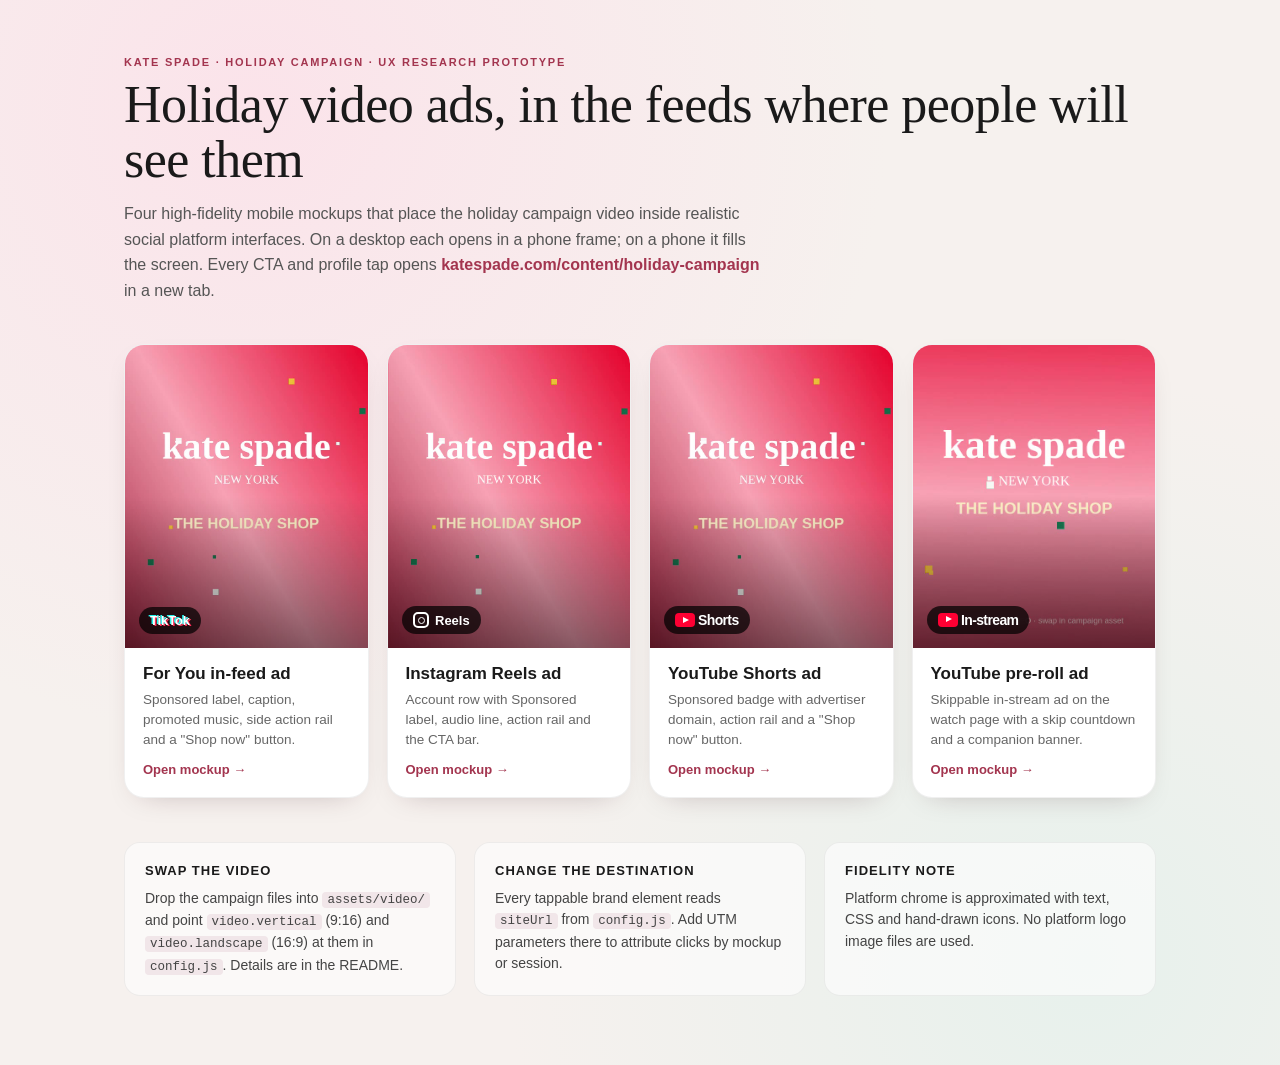
==== index.html @ fe790f8d "Keep the screen inside the rounded phone frame. The square corners were the screen drawing past the " ====
<!doctype html>
<html lang="en">
<head>
  <meta charset="utf-8">
  <meta name="viewport" content="width=device-width, initial-scale=1, viewport-fit=cover">
  <link rel="icon" href="data:,">
  <title>Kate Spade holiday social ad prototype</title>
  <link rel="stylesheet" href="assets/css/base.css?v=6">
  <link rel="stylesheet" href="assets/css/youtube.css?v=5">
  <style>
    body { overflow: auto; background-color: #f6f1ee; }
    .wrap { max-width: 1080px; margin: 0 auto; padding: 56px 24px 72px; }
    .eyebrow { font-size: 11px; letter-spacing: .16em; text-transform: uppercase; color: #a3354f; font-weight: 700; }
    h1 { font-family: "Tinos", "Times New Roman", Georgia, serif; font-weight: 400; font-size: clamp(34px, 5vw, 52px); line-height: 1.05; margin: 10px 0 14px; letter-spacing: -.01em; }
    .lede { max-width: 640px; font-size: 16px; line-height: 1.6; color: #555; margin: 0; }
    .grid { display: grid; grid-template-columns: repeat(auto-fill, minmax(230px, 1fr)); gap: 18px; margin-top: 40px; }
    .card {
      display: flex; flex-direction: column; background: #fff; border-radius: 20px; overflow: hidden;
      border: 1px solid rgba(0,0,0,.06); box-shadow: 0 10px 30px -18px rgba(60,20,30,.35);
      transition: transform .2s, box-shadow .2s;
    }
    .card:hover { transform: translateY(-3px); box-shadow: 0 18px 40px -18px rgba(60,20,30,.45); }
    .thumb {
      position: relative; aspect-ratio: 4 / 5; overflow: hidden; display: flex; align-items: flex-end; padding: 14px;
      background: url("assets/video/placeholder-vertical.jpg") center 40% / cover;
    }
    .thumb.landscape { background-image: url("assets/video/placeholder-landscape.jpg"); background-size: cover; }
    .thumb::after { content: ""; position: absolute; inset: 0; background: linear-gradient(transparent 50%, rgba(0,0,0,.45)); }
    .platform {
      position: relative; z-index: 1; display: inline-flex; align-items: center; gap: 6px;
      background: rgba(0,0,0,.72); color: #fff; padding: 6px 11px; border-radius: 999px; font-size: 13px; font-weight: 700;
      backdrop-filter: blur(6px); -webkit-backdrop-filter: blur(6px);
    }
    .platform .tt { text-shadow: -1.5px -1px 0 #25f4ee, 1.5px 1px 0 #fe2c55; letter-spacing: -.01em; }
    .platform .ig-dot { width: 16px; height: 16px; border-radius: 5px; border: 2px solid #fff; position: relative; }
    .platform .ig-dot::after { content: ""; position: absolute; inset: 2.5px; border: 1.8px solid #fff; border-radius: 50%; }
    .platform .yt-mark { font-size: 14px; }
    .platform .yt-mark i { width: 20px; height: 14px; border-radius: 4px; }
    .platform .yt-mark i::after { left: 7.5px; top: 3.5px; border-left-width: 6px; border-top-width: 3.5px; border-bottom-width: 3.5px; }
    .body { padding: 16px 18px 20px; }
    .body h2 { margin: 0 0 6px; font-size: 17px; font-weight: 700; }
    .body p { margin: 0; font-size: 13.5px; line-height: 1.5; color: #666; }
    .body .go { margin-top: 12px; font-size: 13px; font-weight: 700; color: #a3354f; }
    .notes { margin-top: 44px; display: grid; grid-template-columns: repeat(auto-fit, minmax(260px, 1fr)); gap: 18px; }
    .note { background: rgba(255,255,255,.6); border: 1px solid rgba(0,0,0,.06); border-radius: 16px; padding: 18px 20px; font-size: 14px; line-height: 1.55; color: #444; }
    .note h3 { margin: 0 0 6px; font-size: 13px; letter-spacing: .08em; text-transform: uppercase; color: #1a1a1a; }
    code { font-family: "JetBrains Mono", "Cascadia Mono", ui-monospace, monospace; font-size: 12.5px; background: #f1e6e9; padding: 1px 5px; border-radius: 4px; }
    .live { font-weight: 600; color: #a3354f; }
  </style>
</head>
<body>
  <main class="wrap">
    <div class="eyebrow">Kate Spade · Holiday campaign · UX research prototype</div>
    <h1>Holiday video ads, in the feeds where people will see them</h1>
    <p class="lede">Four high-fidelity mobile mockups that place the holiday campaign video inside realistic social platform interfaces. On a desktop each opens in a phone frame; on a phone it fills the screen. Every CTA and profile tap opens <a class="live" data-ks-link><span id="site">katespade.com</span></a> in a new tab.</p>

    <section class="grid">
      <a class="card" href="tiktok.html">
        <div class="thumb"><span class="platform"><span class="tt">TikTok</span></span></div>
        <div class="body">
          <h2>For You in-feed ad</h2>
          <p>Sponsored label, caption, promoted music, side action rail and a "Shop now" button.</p>
          <div class="go">Open mockup &rarr;</div>
        </div>
      </a>
      <a class="card" href="instagram.html">
        <div class="thumb"><span class="platform"><span class="ig-dot"></span>Reels</span></div>
        <div class="body">
          <h2>Instagram Reels ad</h2>
          <p>Account row with Sponsored label, audio line, action rail and the CTA bar.</p>
          <div class="go">Open mockup &rarr;</div>
        </div>
      </a>
      <a class="card" href="youtube-shorts.html">
        <div class="thumb"><span class="platform"><span class="yt-mark"><i></i>Shorts</span></span></div>
        <div class="body">
          <h2>YouTube Shorts ad</h2>
          <p>Sponsored badge with advertiser domain, action rail and a "Shop now" button.</p>
          <div class="go">Open mockup &rarr;</div>
        </div>
      </a>
      <a class="card" href="youtube-instream.html">
        <div class="thumb landscape"><span class="platform"><span class="yt-mark"><i></i>In-stream</span></span></div>
        <div class="body">
          <h2>YouTube pre-roll ad</h2>
          <p>Skippable in-stream ad on the watch page with a skip countdown and a companion banner.</p>
          <div class="go">Open mockup &rarr;</div>
        </div>
      </a>
    </section>

    <section class="notes">
      <div class="note">
        <h3>Swap the video</h3>
        Drop the campaign files into <code>assets/video/</code> and point <code>video.vertical</code> (9:16) and <code>video.landscape</code> (16:9) at them in <code>config.js</code>. Details are in the README.
      </div>
      <div class="note">
        <h3>Change the destination</h3>
        Every tappable brand element reads <code>siteUrl</code> from <code>config.js</code>. Add UTM parameters there to attribute clicks by mockup or session.
      </div>
      <div class="note">
        <h3>Fidelity note</h3>
        Platform chrome is approximated with text, CSS and hand-drawn icons. No platform logo image files are used.
      </div>
    </section>
  </main>

  <script src="config.js?v=5"></script>
  <script src="assets/js/app.js?v=5"></script>
  <script>
    document.getElementById("site").textContent = (window.KS_CONFIG.siteUrl || "").replace(/^https?:\/\/(www\.)?/, "").replace(/\/$/, "");
  </script>
</body>
</html>
---- assets/css/base.css ----
*,
*::before,
*::after { box-sizing: border-box; }

html, body { margin: 0; min-height: 100%; }

body {
  font-family: -apple-system, BlinkMacSystemFont, "SF Pro Text", "Segoe UI", Roboto, Arimo, "Helvetica Neue", Arial, sans-serif;
  -webkit-font-smoothing: antialiased;
  -webkit-tap-highlight-color: transparent;
  background: radial-gradient(circle at 20% 10%, #fbe3ea 0, transparent 45%),
              radial-gradient(circle at 85% 90%, #e7f1ec 0, transparent 40%),
              #f6f1ee;
  color: #1a1a1a;
}

a { color: inherit; text-decoration: none; }
button { font: inherit; color: inherit; background: none; border: 0; padding: 0; cursor: pointer; }

.icon { width: 24px; height: 24px; display: block; fill: currentColor; flex: none; }

/* ---------- Desktop stage ---------- */

.stage {
  min-height: 100%;
  display: flex;
  align-items: center;
  justify-content: center;
  gap: 56px;
  padding: 24px;
}

/* ---------- Phone frame ---------- */

.device {
  --safe-top: 47px;
  --safe-bottom: 34px;
  position: relative;
  flex: none;
  width: 446px;
  height: 900px;
  padding: 28px;
  border-radius: 80px;
  background: #0d0d0d;
  box-shadow:
    inset 0 0 0 2px #2b2b2b,
    inset 0 0 0 5px #0d0d0d,
    0 40px 80px -20px rgba(60, 20, 30, .35),
    0 12px 30px rgba(0,0,0,.18);
}

.screen {
  position: relative;
  width: 390px;
  height: 844px;
  border-radius: 52px;
  background: transparent;
  /* No overflow or clip-path here. Firefox leaves video and SVG icons blank
     when an ancestor clips them. */
}

.island {
  position: absolute; top: 11px; left: 50%; transform: translateX(-50%);
  width: 122px; height: 35px; border-radius: 20px; background: #000; z-index: 100;
  pointer-events: none;
}

.statusbar {
  position: absolute; inset: 0 0 auto 0; height: var(--safe-top); z-index: 99;
  display: flex; align-items: center; justify-content: space-between;
  padding: 4px 30px 0 44px; color: #fff; pointer-events: none;
  font-size: 16px; font-weight: 600; letter-spacing: -.01em;
}
.statusbar.is-dark { color: #000; }
.statusbar .sb-right { display: flex; gap: 6px; align-items: center; }
.statusbar .sb-right .icon { width: 18px; height: 18px; }
.statusbar .battery {
  width: 26px; height: 13px; border-radius: 4px; border: 1.5px solid currentColor; opacity: .95;
  position: relative; padding: 1.5px;
}
.statusbar .battery::before { content: ""; display: block; height: 100%; width: 78%; background: currentColor; border-radius: 1.5px; }
.statusbar .battery::after {
  content: ""; position: absolute; right: -4px; top: 3px; width: 2px; height: 4px; border-radius: 0 2px 2px 0; background: currentColor; opacity: .5;
}

.home-indicator {
  position: absolute; bottom: 8px; left: 50%; transform: translateX(-50%);
  width: 134px; height: 5px; border-radius: 3px; background: #fff; z-index: 99; pointer-events: none;
}
.home-indicator.is-dark { background: #000; }

/* ---------- Real phone: go full-screen ---------- */

@media (max-width: 520px) {
  .stage { padding: 0; display: block; min-height: 0; }
  .device {
    --safe-top: env(safe-area-inset-top, 0px);
    --safe-bottom: env(safe-area-inset-bottom, 0px);
    width: 100vw; height: 100vh; height: 100dvh;
    padding: 0; border-radius: 0; box-shadow: none;
  }
  .screen { width: 100%; height: 100%; }
  .screen, .media, .media video { border-radius: 0; }
  .island, .statusbar, .home-indicator { display: none; }
  body { background: #000; overflow: hidden; }
}

/* ---------- Video + fallback placeholder ---------- */

.media {
  position: absolute;
  top: 0; right: 0; bottom: 0; left: 0;
  border-radius: 52px;
  background: linear-gradient(160deg, #e4002b, #f7a1b5 45%, #8e0a26);
}
.media video {
  position: absolute;
  top: 0; left: 0;
  width: 100%; height: 100%;
  object-fit: cover;
  display: block;
  border-radius: 52px;
  background: transparent;
}
.tt-nav, .ig-nav, .yt-nav { border-radius: 0 0 52px 52px; }
.ks-fallback {
  display: none; position: absolute; inset: 0;
  background: linear-gradient(160deg, #e4002b, #f7a1b5 45%, #8e0a26);
  background-size: 200% 200%;
  animation: ks-shift 6s ease-in-out infinite alternate;
  color: #fff; text-align: center;
  flex-direction: column; align-items: center; justify-content: center; gap: 6px;
}
.ks-fallback .wordmark { font-family: "Tinos", "Times New Roman", Georgia, serif; font-weight: 700; font-size: 44px; letter-spacing: -.01em; }
.ks-fallback .sub { font-family: "Tinos", Georgia, serif; font-size: 15px; letter-spacing: .12em; }
.ks-fallback .tag { margin-top: 18px; font-weight: 700; color: #fff3c4; letter-spacing: .06em; }
.ks-fallback .note { position: absolute; bottom: 12%; font-size: 11px; opacity: .75; }
.media.is-fallback video { display: none; }
.media.is-fallback .ks-fallback { display: flex; }
@keyframes ks-shift { from { background-position: 0% 0%; } to { background-position: 100% 100%; } }

.pause-indicator {
  position: absolute; left: 50%; top: 50%; transform: translate(-50%, -50%) scale(.8);
  width: 72px; height: 72px; opacity: 0; transition: opacity .15s, transform .15s; pointer-events: none;
  color: rgba(255,255,255,.85); z-index: 5;
}
.pause-indicator .icon { width: 100%; height: 100%; filter: drop-shadow(0 2px 8px rgba(0,0,0,.35)); }
.is-paused .pause-indicator { opacity: 1; transform: translate(-50%, -50%) scale(1); }

/* ---------- Shared brand avatar (text-only, no logo image) ---------- */

.ks-avatar {
  display: grid; place-items: center; border-radius: 50%; flex: none;
  background: #fff; color: #111;
  font-family: "Tinos", "Times New Roman", Georgia, serif; font-weight: 700; letter-spacing: -.04em;
}
.ks-avatar span { transform: translateY(-1px); }

.verified { width: 14px; height: 14px; color: #20d5ec; display: inline-block; vertical-align: -2px; }

.text-shadow { text-shadow: 0 1px 2px rgba(0,0,0,.35); }
---- assets/css/youtube.css ----
.yt { font-family: Roboto, Arimo, -apple-system, BlinkMacSystemFont, "Segoe UI", Arial, sans-serif; }

/* Wordmark approximation: CSS play badge + text, not the real logo file */
.yt-mark { display: inline-flex; align-items: center; gap: 3px; font-weight: 700; font-size: 19px; letter-spacing: -.045em; }
.yt-mark i {
  position: relative; width: 28px; height: 20px; border-radius: 6px; background: #ff0033; display: inline-block;
}
.yt-mark i::after {
  content: ""; position: absolute; left: 11px; top: 6px; border-left: 8px solid #fff; border-top: 4.5px solid transparent; border-bottom: 4.5px solid transparent;
}

/* ---------- Shorts ---------- */

.yts { color: #fff; }
.yts .media { bottom: calc(48px + var(--safe-bottom)); }
.yts .media::after {
  content: ""; position: absolute; inset: 0; pointer-events: none;
  background: linear-gradient(to bottom, rgba(0,0,0,.3), transparent 14%, transparent 55%, rgba(0,0,0,.65));
}
.yts .tap { position: absolute; inset: 0 0 calc(48px + var(--safe-bottom)) 0; z-index: 4; }

.yts-top {
  position: absolute; z-index: 10; top: calc(var(--safe-top) + 2px); left: 0; right: 0; height: 48px;
  display: flex; align-items: center; justify-content: space-between; padding: 0 8px 0 14px;
}
.yts-top .right { display: flex; gap: 22px; padding-right: 8px; }
.yts-top .icon { width: 25px; height: 25px; }

.yts-rail {
  position: absolute; z-index: 10; right: 6px; bottom: calc(48px + var(--safe-bottom) + 68px);
  display: flex; flex-direction: column; align-items: center; gap: 16px; width: 62px;
}
.yts-act { display: flex; flex-direction: column; align-items: center; gap: 4px; font-size: 12.5px; font-weight: 500; }
.yts-act b {
  width: 48px; height: 48px; border-radius: 50%; background: rgba(255,255,255,.12); display: grid; place-items: center;
  backdrop-filter: blur(4px); -webkit-backdrop-filter: blur(4px);
}
.yts-act .icon { width: 26px; height: 26px; }
.yts-act.is-on b { background: #fff; color: #0f0f0f; }
.yts-audio {
  width: 40px; height: 40px; border-radius: 8px; border: 2px solid #fff; display: grid; place-items: center;
  background: linear-gradient(135deg, #e4002b, #f7a1b5); font-family: "Tinos", Georgia, serif; font-weight: 700; font-size: 14px;
}

.yts-info {
  position: absolute; z-index: 10; left: 12px; right: 76px; bottom: calc(48px + var(--safe-bottom) + 16px);
  display: flex; flex-direction: column; gap: 10px;
}
.yts-title { margin: 0; font-size: 15px; font-weight: 500; line-height: 1.35; }
.yts-channel { display: flex; align-items: center; gap: 8px; font-size: 14px; font-weight: 500; }
.yts-channel .ks-avatar { width: 32px; height: 32px; font-size: 12px; }
.yts-sponsor { display: flex; align-items: center; gap: 6px; font-size: 12.5px; }
.yts-sponsor .badge { font-weight: 700; background: #f1c40f; color: #0f0f0f; border-radius: 3px; padding: 1px 5px; font-size: 11.5px; }
.yts-sponsor .dom { opacity: .9; }
.yts-sponsor .icon { width: 15px; height: 15px; opacity: .85; }
.yts-cta {
  height: 40px; border-radius: 20px; margin-right: -64px;
  display: flex; align-items: center; justify-content: center; gap: 6px;
  font-size: 14.5px; font-weight: 500; background: rgba(255,255,255,.22);
  backdrop-filter: blur(8px); -webkit-backdrop-filter: blur(8px);
  transition: background .5s, color .5s;
}
.yts-cta .icon { width: 17px; height: 17px; }
.yts-cta.is-active { background: #3ea6ff; color: #0f0f0f; }

.yts-progress { position: absolute; z-index: 10; left: 0; right: 0; bottom: calc(48px + var(--safe-bottom)); height: 2px; background: rgba(255,255,255,.25); }
.yts-progress i { display: block; height: 100%; width: 0; background: #ff0033; }

.yt-nav {
  position: absolute; z-index: 10; left: 0; right: 0; bottom: 0; height: calc(48px + var(--safe-bottom)); padding-bottom: var(--safe-bottom);
  display: flex; align-items: center; justify-content: space-around; font-size: 10px;
  background: #0f0f0f; color: #fff;
}
.yt-nav.is-light { background: #fff; color: #0f0f0f; border-top: 1px solid #e5e5e5; }
.yt-nav span { display: flex; flex-direction: column; align-items: center; gap: 2px; width: 64px; }
.yt-nav .icon { width: 24px; height: 24px; }
.yt-nav .create { width: 38px; height: 38px; border-radius: 50%; border: 1.5px solid currentColor; display: grid; place-items: center; opacity: .9; }
.yt-nav .create .icon { width: 22px; height: 22px; }
.yt-nav .me { width: 24px; height: 24px; border-radius: 50%; background: linear-gradient(135deg, #d9c2b6, #8c6f62); }

/* ---------- In-stream (watch page) ---------- */

.yti { background: #fff; color: #0f0f0f; }
.yti .scroll { position: absolute; inset: var(--safe-top) 0 calc(48px + var(--safe-bottom)) 0; overflow-y: auto; scrollbar-width: none; }
.yti .scroll::-webkit-scrollbar { display: none; }

.yti-player { position: relative; width: 100%; aspect-ratio: 16 / 9; background: #000; color: #fff; overflow: hidden; }
.yti-player .media { position: absolute; inset: 0; }
.yti-player .tap { position: absolute; inset: 0; z-index: 4; }
.yti-player .ad-ui, .yti-player .content-ui { position: absolute; inset: 0; z-index: 6; pointer-events: none; }
.yti-player .ad-ui > *, .yti-player .content-ui > * { pointer-events: auto; }

.ad-top { position: absolute; top: 8px; right: 8px; display: flex; gap: 14px; }
.ad-top .icon { width: 22px; height: 22px; filter: drop-shadow(0 1px 2px rgba(0,0,0,.4)); }

.ad-visit {
  position: absolute; left: 10px; top: 8px; display: flex; align-items: center; gap: 6px;
  font-size: 12px; font-weight: 500; background: rgba(0,0,0,.55); padding: 5px 9px 5px 5px; border-radius: 16px;
}
.ad-visit .ks-avatar { width: 22px; height: 22px; font-size: 9px; }
.ad-visit .icon { width: 13px; height: 13px; }

.ad-meta {
  position: absolute; left: 10px; bottom: 12px; display: flex; align-items: center; gap: 6px; font-size: 12px; text-shadow: 0 1px 2px rgba(0,0,0,.6);
}
.ad-meta .badge { font-weight: 700; background: #f1c40f; color: #0f0f0f; border-radius: 3px; padding: 1px 5px; font-size: 11px; text-shadow: none; }

.skip {
  position: absolute; right: 0; bottom: 18px; height: 40px; min-width: 104px; padding: 0 12px 0 16px;
  display: flex; align-items: center; justify-content: center; gap: 6px;
  background: rgba(0,0,0,.65); border: 1px solid rgba(255,255,255,.35); border-right: 0;
  font-size: 14px; font-weight: 500; color: #fff; cursor: default;
}
.skip .thumb {
  width: 34px; height: 24px; border-radius: 2px; margin-left: 4px;
  background: url("../video/placeholder-landscape.jpg") center / cover, #333;
}
.skip .icon { width: 20px; height: 20px; display: none; }
.skip.is-ready { cursor: pointer; padding: 0 12px 0 18px; }
.skip.is-ready .thumb { display: none; }
.skip.is-ready .icon { display: block; }
.skip.is-ready:hover { background: rgba(0,0,0,.8); }

.ad-progress { position: absolute; left: 0; right: 0; bottom: 0; height: 3px; background: rgba(255,255,255,.3); z-index: 7; }
.ad-progress i { display: block; height: 100%; width: 0; background: #f1c40f; }

.content-ui { display: none; }
.content-ui .cbar { position: absolute; left: 0; right: 0; bottom: 0; height: 3px; background: rgba(255,255,255,.3); }
.content-ui .cbar i { display: block; height: 100%; width: 2%; background: #ff0033; transition: width 1s linear; }
.content-ui .time { position: absolute; left: 10px; bottom: 10px; font-size: 12px; }
.content-ui .full { position: absolute; right: 10px; bottom: 8px; }
.content-ui .full .icon { width: 22px; height: 22px; }

.content-video {
  display: none; position: absolute; inset: 0;
  background: linear-gradient(120deg, #2a2a2a, #444 40%, #2b3440); color: rgba(255,255,255,.8);
  flex-direction: column; align-items: center; justify-content: center; gap: 4px; font-size: 13px;
}
.content-video b { font-size: 16px; color: #fff; }
.yti-player.is-content .media, .yti-player.is-content .ad-ui { display: none; }
.yti-player.is-content .content-video, .yti-player.is-content .content-ui { display: flex; }
.yti-player.is-content .content-ui { display: block; }

.companion {
  display: flex; align-items: center; gap: 10px; padding: 10px 12px; border-bottom: 1px solid #eee;
  background: #fff;
}
.companion .ks-avatar { width: 40px; height: 40px; font-size: 15px; background: #0f0f0f; color: #fff; }
.companion .txt { flex: 1; min-width: 0; line-height: 1.3; }
.companion .txt b { display: block; font-size: 14px; font-weight: 500; }
.companion .txt small { display: flex; align-items: center; gap: 5px; font-size: 12px; color: #606060; }
.companion .txt small .badge { font-weight: 700; color: #0f0f0f; }
.companion .btn {
  flex: none; height: 36px; padding: 0 16px; border-radius: 18px; background: #065fd4; color: #fff;
  font-size: 14px; font-weight: 500; display: inline-flex; align-items: center;
}
.companion.is-gone { display: none; }

.watch { padding: 12px 12px 0; }
.watch h3 { margin: 0 0 6px; font-size: 18px; font-weight: 600; line-height: 1.3; letter-spacing: -.01em; }
.watch .stats { font-size: 12px; color: #606060; }
.watch .stats b { color: #0f0f0f; font-weight: 500; }
.chan { display: flex; align-items: center; gap: 10px; padding: 12px 12px; }
.chan .av { width: 36px; height: 36px; border-radius: 50%; background: linear-gradient(135deg, #c9a07a, #6c4b3a); flex: none; }
.chan b { font-size: 15px; font-weight: 500; }
.chan small { font-size: 12px; color: #606060; margin-left: 6px; }
.chan .sub { margin-left: auto; height: 36px; padding: 0 16px; border-radius: 18px; background: #0f0f0f; color: #fff; font-size: 14px; font-weight: 500; }
.pills { display: flex; gap: 8px; padding: 0 12px 12px; overflow: hidden; }
.pills span { flex: none; display: inline-flex; align-items: center; gap: 6px; height: 34px; padding: 0 14px; background: #f2f2f2; border-radius: 17px; font-size: 13.5px; font-weight: 500; }
.pills .icon { width: 20px; height: 20px; }
.pills .split { padding: 0; }
.pills .split > span { background: none; padding: 0 12px; }
.pills .split > span + span { border-left: 1px solid #d5d5d5; }
.comments-peek { margin: 0 12px 14px; padding: 10px 12px; background: #f2f2f2; border-radius: 12px; font-size: 13px; }
.comments-peek b { font-weight: 600; }
.comments-peek p { margin: 6px 0 0; display: flex; gap: 8px; align-items: center; }
.comments-peek p i { width: 24px; height: 24px; border-radius: 50%; background: #b9c6d2; flex: none; }

.next { display: flex; flex-direction: column; gap: 14px; padding-bottom: 16px; }
.next .card .thumb { width: 100%; aspect-ratio: 16/9; position: relative; }
.next .card .thumb em {
  position: absolute; right: 8px; bottom: 8px; background: rgba(0,0,0,.8); color: #fff; font-style: normal; font-size: 12px; font-weight: 500; padding: 1px 4px; border-radius: 4px;
}
.next .card .row { display: flex; gap: 12px; padding: 10px 12px 0; }
.next .card .row .av { width: 36px; height: 36px; border-radius: 50%; flex: none; }
.next .card .row b { display: block; font-size: 14.5px; font-weight: 500; line-height: 1.3; }
.next .card .row small { font-size: 12px; color: #606060; }
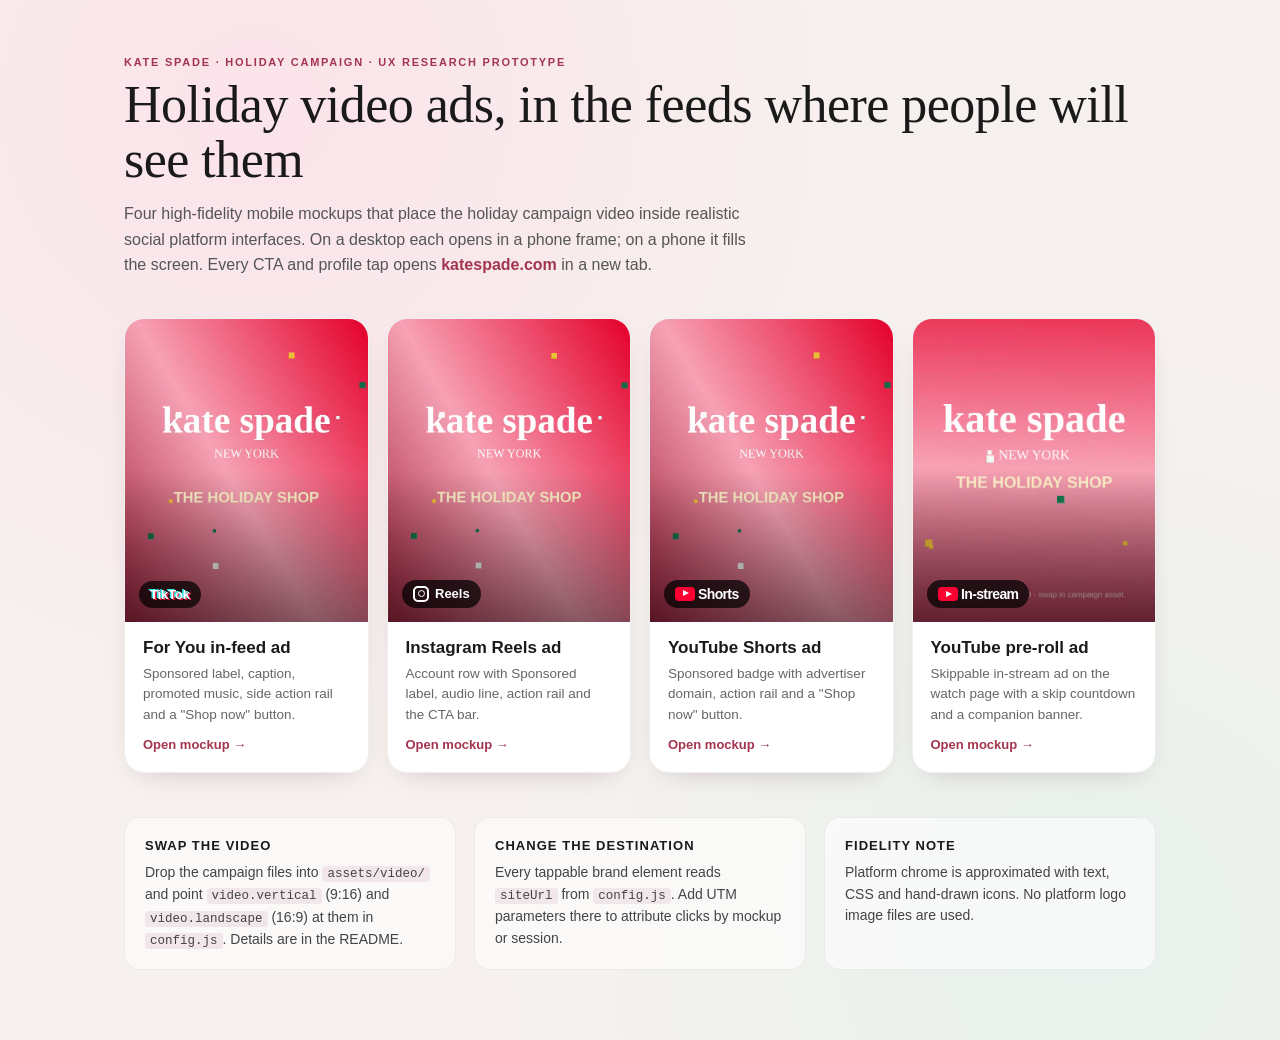
==== commit 6c1dd33d: "Hide the destination address until a link is clicked. Shop now and profile taps still open the holid" ====
--- a/index.html
+++ b/index.html
@@ -106,9 +106,6 @@
   </main>
 
   <script src="config.js?v=5"></script>
-  <script src="assets/js/app.js?v=5"></script>
-  <script>
-    document.getElementById("site").textContent = (window.KS_CONFIG.siteUrl || "").replace(/^https?:\/\/(www\.)?/, "").replace(/\/$/, "");
-  </script>
+  <script src="assets/js/app.js?v=7"></script>
 </body>
 </html>
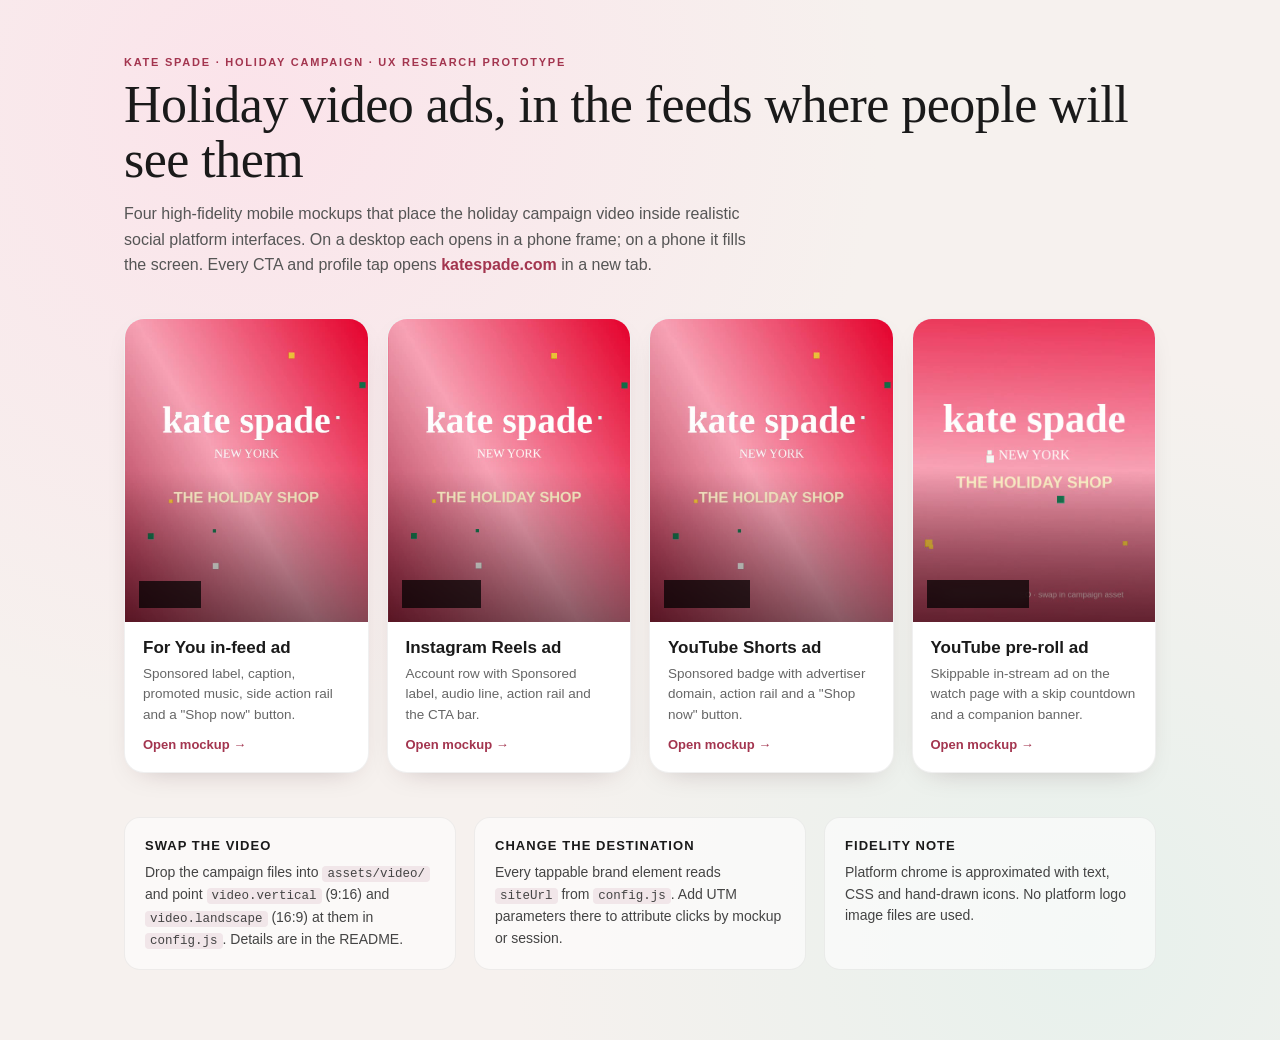
==== commit f9b16860: "Restore the thin phone bezel. The screen keeps its own rounded corners, with no clip, so the corners" ====
--- a/index.html
+++ b/index.html
@@ -5,7 +5,7 @@
   <meta name="viewport" content="width=device-width, initial-scale=1, viewport-fit=cover">
   <link rel="icon" href="data:,">
   <title>Kate Spade holiday social ad prototype</title>
-  <link rel="stylesheet" href="assets/css/base.css?v=6">
+  <link rel="stylesheet" href="assets/css/base.css?v=8">
   <link rel="stylesheet" href="assets/css/youtube.css?v=5">
   <style>
     body { overflow: auto; background-color: #f6f1ee; }
--- a/assets/css/base.css
+++ b/assets/css/base.css
@@ -37,10 +37,10 @@
   --safe-bottom: 34px;
   position: relative;
   flex: none;
-  width: 446px;
-  height: 900px;
-  padding: 28px;
-  border-radius: 80px;
+  width: 414px;
+  height: 868px;
+  padding: 12px;
+  border-radius: 64px;
   background: #0d0d0d;
   box-shadow:
     inset 0 0 0 2px #2b2b2b,
@@ -100,7 +100,8 @@
     padding: 0; border-radius: 0; box-shadow: none;
   }
   .screen { width: 100%; height: 100%; }
-  .screen, .media, .media video { border-radius: 0; }
+  .screen, .media, .media video, .ks-fallback, .yti-player,
+  .tt-nav, .ig-nav, .yt-nav { border-radius: 0; }
   .island, .statusbar, .home-indicator { display: none; }
   body { background: #000; overflow: hidden; }
 }
@@ -123,6 +124,8 @@
   background: transparent;
 }
 .tt-nav, .ig-nav, .yt-nav { border-radius: 0 0 52px 52px; }
+.yti-player, .ks-fallback { border-radius: 52px 52px 0 0; }
+.ks-fallback { border-radius: 52px; }
 .ks-fallback {
   display: none; position: absolute; inset: 0;
   background: linear-gradient(160deg, #e4002b, #f7a1b5 45%, #8e0a26);
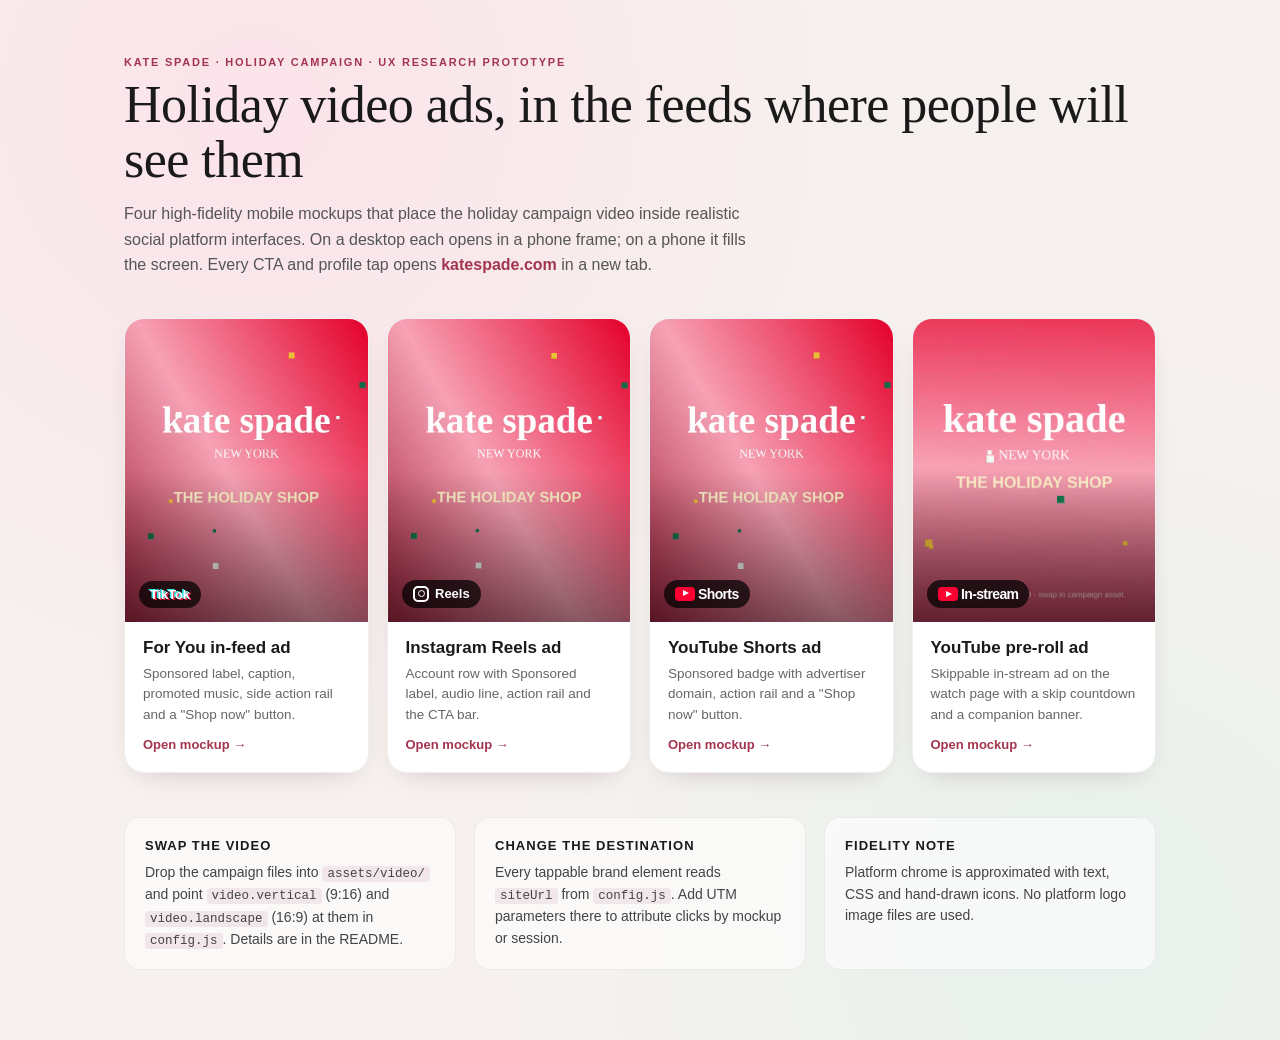
==== commit b635b2d9: "Round the media overlay corners inside the phone frame." ====
--- a/index.html
+++ b/index.html
@@ -5,7 +5,7 @@
   <meta name="viewport" content="width=device-width, initial-scale=1, viewport-fit=cover">
   <link rel="icon" href="data:,">
   <title>Kate Spade holiday social ad prototype</title>
-  <link rel="stylesheet" href="assets/css/base.css?v=8">
+  <link rel="stylesheet" href="assets/css/base.css?v=9">
   <link rel="stylesheet" href="assets/css/youtube.css?v=5">
   <style>
     body { overflow: auto; background-color: #f6f1ee; }
--- a/assets/css/base.css
+++ b/assets/css/base.css
@@ -123,6 +123,7 @@
   border-radius: 52px;
   background: transparent;
 }
+.media::before, .media::after { border-radius: inherit; }
 .tt-nav, .ig-nav, .yt-nav { border-radius: 0 0 52px 52px; }
 .yti-player, .ks-fallback { border-radius: 52px 52px 0 0; }
 .ks-fallback { border-radius: 52px; }
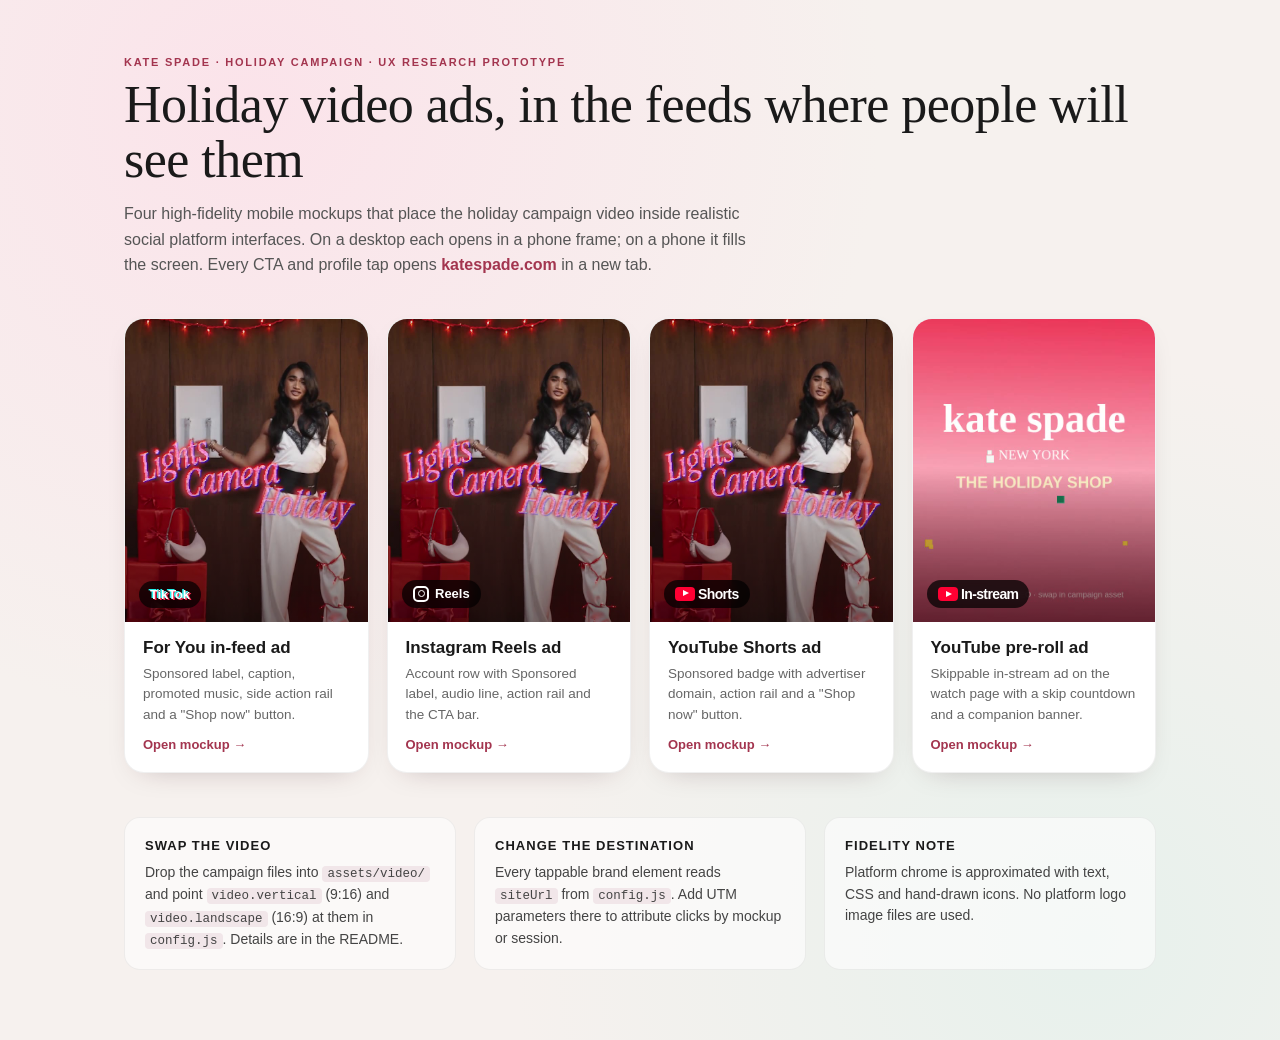
==== commit 4380c053: "Use the KSNY Duo 9:16 spot for the vertical ads." ====
--- a/index.html
+++ b/index.html
@@ -22,7 +22,7 @@
     .card:hover { transform: translateY(-3px); box-shadow: 0 18px 40px -18px rgba(60,20,30,.45); }
     .thumb {
       position: relative; aspect-ratio: 4 / 5; overflow: hidden; display: flex; align-items: flex-end; padding: 14px;
-      background: url("assets/video/placeholder-vertical.jpg") center 40% / cover;
+      background: url("assets/video/ks-holiday-vertical.jpg?v=1") center 40% / cover;
     }
     .thumb.landscape { background-image: url("assets/video/placeholder-landscape.jpg"); background-size: cover; }
     .thumb::after { content: ""; position: absolute; inset: 0; background: linear-gradient(transparent 50%, rgba(0,0,0,.45)); }
@@ -105,7 +105,7 @@
     </section>
   </main>
 
-  <script src="config.js?v=5"></script>
+  <script src="config.js?v=6"></script>
   <script src="assets/js/app.js?v=7"></script>
 </body>
 </html>
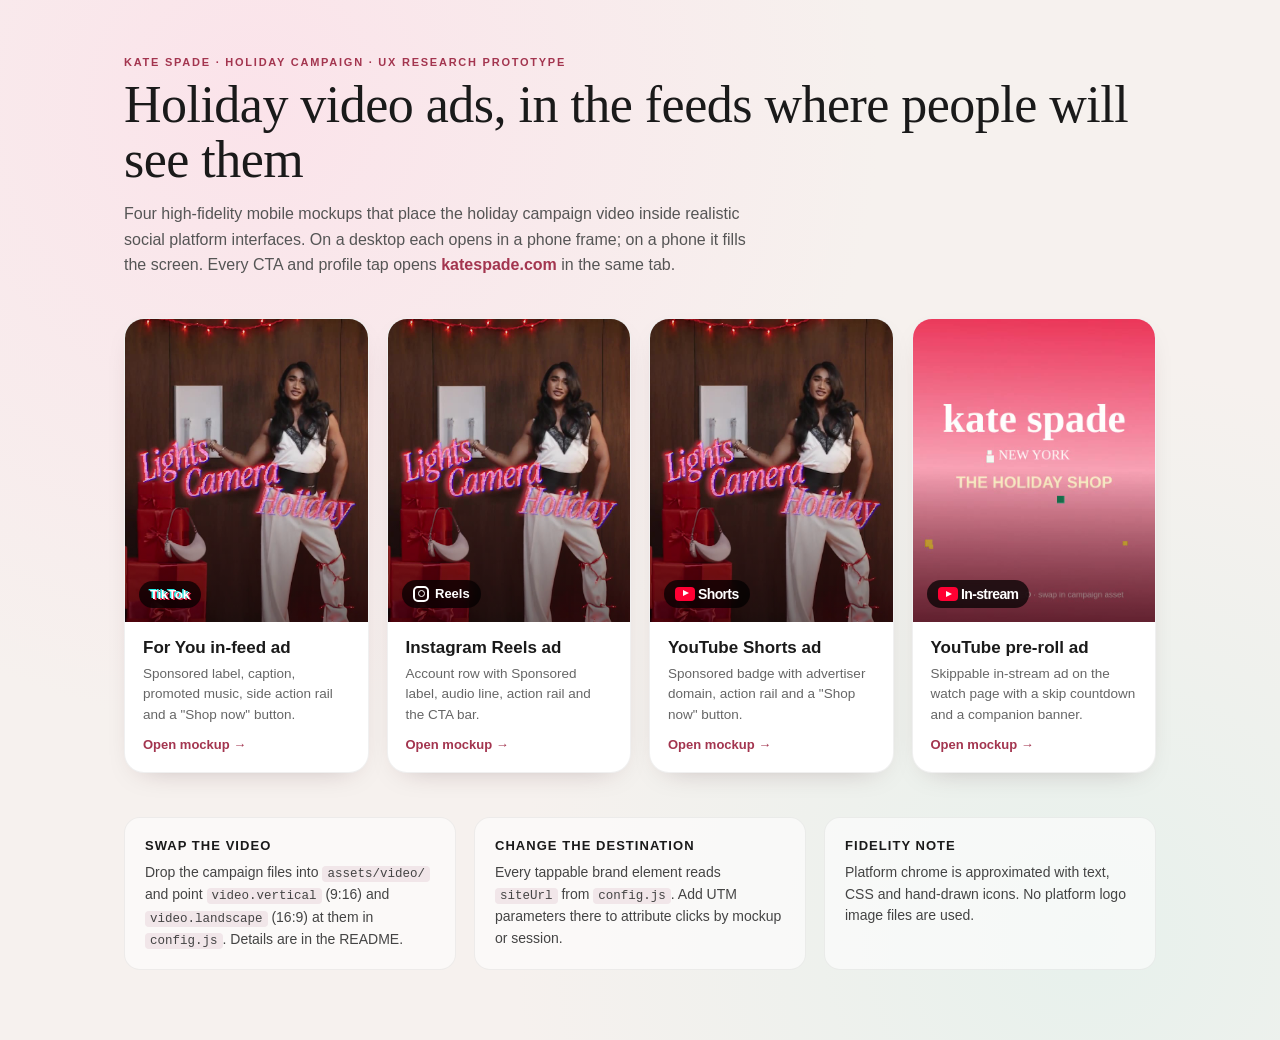
==== commit 42924395: "Try autoplay with sound and open the campaign link in the same tab." ====
--- a/index.html
+++ b/index.html
@@ -5,7 +5,7 @@
   <meta name="viewport" content="width=device-width, initial-scale=1, viewport-fit=cover">
   <link rel="icon" href="data:,">
   <title>Kate Spade holiday social ad prototype</title>
-  <link rel="stylesheet" href="assets/css/base.css?v=9">
+  <link rel="stylesheet" href="assets/css/base.css?v=10">
   <link rel="stylesheet" href="assets/css/youtube.css?v=5">
   <style>
     body { overflow: auto; background-color: #f6f1ee; }
@@ -52,7 +52,7 @@
   <main class="wrap">
     <div class="eyebrow">Kate Spade · Holiday campaign · UX research prototype</div>
     <h1>Holiday video ads, in the feeds where people will see them</h1>
-    <p class="lede">Four high-fidelity mobile mockups that place the holiday campaign video inside realistic social platform interfaces. On a desktop each opens in a phone frame; on a phone it fills the screen. Every CTA and profile tap opens <a class="live" data-ks-link><span id="site">katespade.com</span></a> in a new tab.</p>
+    <p class="lede">Four high-fidelity mobile mockups that place the holiday campaign video inside realistic social platform interfaces. On a desktop each opens in a phone frame; on a phone it fills the screen. Every CTA and profile tap opens <a class="live" data-ks-link><span id="site">katespade.com</span></a> in the same tab.</p>
 
     <section class="grid">
       <a class="card" href="tiktok.html">
@@ -105,7 +105,7 @@
     </section>
   </main>
 
-  <script src="config.js?v=6"></script>
-  <script src="assets/js/app.js?v=7"></script>
+  <script src="config.js?v=7"></script>
+  <script src="assets/js/app.js?v=9"></script>
 </body>
 </html>
--- a/assets/css/base.css
+++ b/assets/css/base.css
@@ -151,6 +151,18 @@
 .pause-indicator .icon { width: 100%; height: 100%; filter: drop-shadow(0 2px 8px rgba(0,0,0,.35)); }
 .is-paused .pause-indicator { opacity: 1; transform: translate(-50%, -50%) scale(1); }
 
+.ks-sound {
+  position: absolute; z-index: 11; top: calc(var(--safe-top) + 60px); left: 12px;
+  display: flex; align-items: center; justify-content: center; gap: 6px;
+  width: 34px; height: 34px; border-radius: 17px;
+  background: rgba(0,0,0,.55); color: #fff;
+  font-size: 13px; font-weight: 600; white-space: nowrap;
+}
+.ks-sound .icon { width: 18px; height: 18px; }
+.ks-sound.is-muted { width: auto; padding: 0 13px 0 10px; }
+.yti-player .ks-sound { top: 6px; left: auto; right: 42px; height: 30px; }
+.yti-player .ks-sound:not(.is-muted) { width: 30px; }
+
 /* ---------- Shared brand avatar (text-only, no logo image) ---------- */
 
 .ks-avatar {
